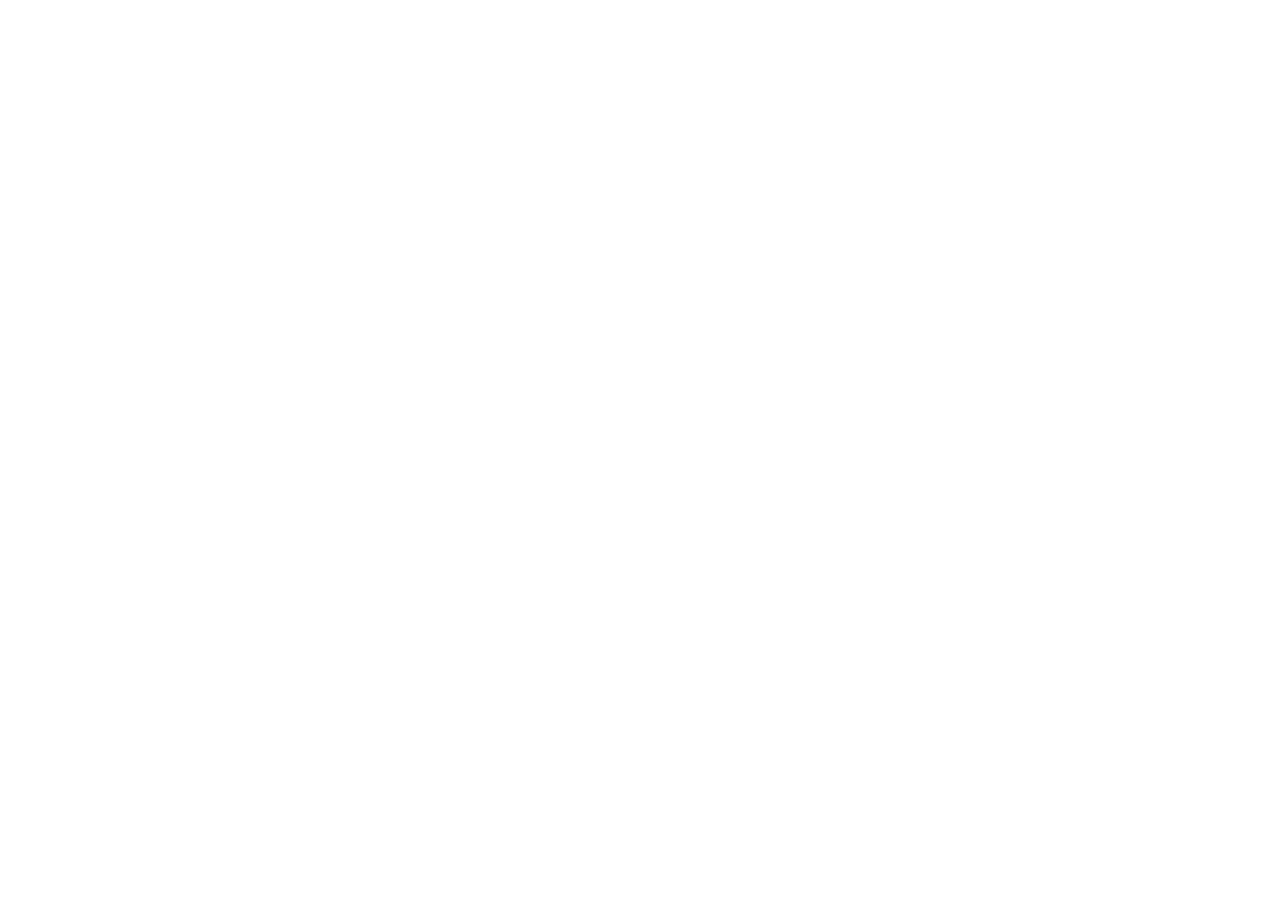
==== index.html @ 28225ece "initial commit" ====
<!DOCTYPE html>
<html lang="en">

<head>
    <meta charset="UTF-8">
    <meta http-equiv="X-UA-Compatible" content="IE=edge">
    <meta name="viewport" content="width=device-width, initial-scale=1.0">

    <link rel="stylesheet" href="style.css">

    <link rel="shortcut icon" href="./img/favicon-32x32.png" type="image/x-icon">

    <title>Frontend Mentor | [Challenge Name Here]</title>
</head>

<body>

</body>

</html>
---- style.css ----
@import url('https://fonts.googleapis.com/css2?family=Barlow+Semi+Condensed:wght@500;600&display=swap');

:root {
        /*primary color  */
        --moderate-violet: hsl(263, 55%, 52%);
        --verydark-grayish-blue: hsl(217, 19%, 35%);
        --very-dark-blackish-blue: hsl(219, 29%, 14%);
        --white: hsl(0, 0%, 100%);
        /* neutral color */
        --light-gray: hsl(0, 0%, 81%);
        --light-grayish-blue: hsl(210, 46%, 95%);
}

*,
*::after,
*::before {
    box-sizing: border-box;
    margin: 0;
    padding: 0;
}

img {
    max-width: 100%;
    height: auto;
}

body {
    font-family: 'Barlow Semi Condensed', sans-serif;
    font-size: .813rem;
    min-height: 100vh;
    text-rendering: optimizeSpeed;
    line-height: 1.5;
}
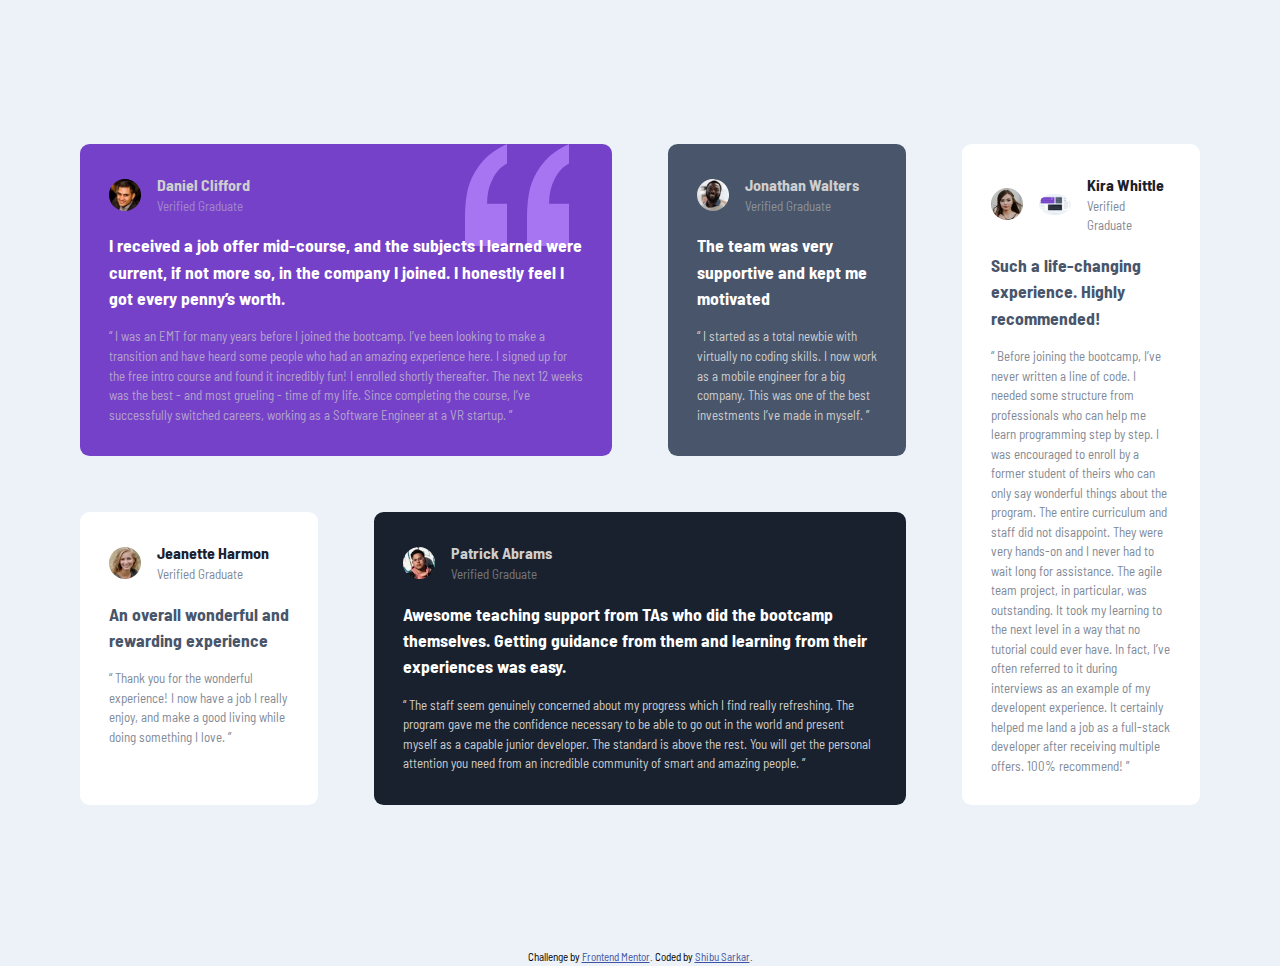
==== commit 880f7cfc: "add ss file" ====
--- a/index.html
+++ b/index.html
@@ -15,6 +15,128 @@
 
 <body>
 
+    <main>
+        <div class="container">
+            <!-- <div class="main-container"> -->
+            <div class="testimonial-container">
+                <div class="testimonial purple daniel">
+                    <div class="intro">
+                        <img src="./img/image-daniel.jpg" alt="Graduate Daniel Clifford">
+                        <div class="info">
+                            <h1>Daniel Clifford</h1>
+                            <span>Verified Graduate</span>
+                        </div>
+                    </div>
+                    <h2> I received a job offer mid-course, and the subjects I learned were current, if not more so,
+                        in the company I joined. I honestly feel I got every penny’s worth.
+                    </h2>
+                    <p> “ I was an EMT for many years before I joined the bootcamp. I’ve been looking to make a
+                        transition and have heard some people who had an amazing experience here. I signed up
+                        for the free intro course and found it incredibly fun! I enrolled shortly thereafter.
+                        The next 12 weeks was the best - and most grueling - time of my life. Since completing
+                        the course, I’ve successfully switched careers, working as a Software Engineer at a VR
+                        startup.
+                        ”</p>
+                </div>
+
+                <div class="testimonial  grayish-blue jonathan">
+                    <div class="intro">
+                        <img src="./img/image-jonathan.jpg" alt="Graduate Jonathan Walters">
+                        <div class="info">
+                            <h1>Jonathan Walters</h1>
+                            <span>Verified Graduate</span>
+                        </div>
+                    </div>
+                    <h2> The team was very supportive and kept me motivated</h2>
+                    <p>
+                        “ I started as a total newbie with virtually no coding skills. I now work as a mobile
+                        engineer
+                        for a big company. This was one of the best investments I’ve made in myself. ”
+                    </p>
+                </div>
+
+                <div class="testimonial white jeanette">
+                    <div class="intro">
+                        <img src="./img/image-jeanette.jpg" alt="Graduate Jeanette Harmon">
+                        <div class="info">
+                            <h1>Jeanette Harmon</h1>
+                            <span>Verified Graduate</span>
+                        </div>
+                    </div>
+                    <h2>An overall wonderful and rewarding experience</h2>
+                    <p>
+                        “ Thank you for the wonderful experience! I now have a job I really enjoy, and make a good
+                        living
+                        while doing something I love. ”
+                    </p>
+                </div>
+
+                <div class="testimonial blackish-blue patrick">
+                    <div class="intro">
+                        <img src="./img/image-patrick.jpg" alt="Graduate Patrick Abrams">
+                        <div class="info">
+                            <h1>Patrick Abrams</h1>
+                            <span>Verified Graduate</span>
+                        </div>
+                    </div>
+                    <h2>Awesome teaching support from TAs who did the bootcamp themselves. Getting guidance from
+                        them
+                        and
+                        learning from their experiences was easy.
+                    </h2>
+                    <p>
+                        “ The staff seem genuinely concerned about my progress which I find really refreshing. The
+                        program
+                        gave me the confidence necessary to be able to go out in the world and present myself as a
+                        capable
+                        junior developer. The standard is above the rest. You will get the personal attention you
+                        need
+                        from
+                        an incredible community of smart and amazing people. ”
+                    </p>
+                </div>
+
+                <div class="testimonial white kira">
+                    <div class="intro">
+                        <img src="./img/image-kira.jpg" alt="Graduate Kira Whittle">
+                        <img src="./Screen Shot/ss1.png" alt="">
+                        <div class="info">
+                            <h1>Kira Whittle</h1>
+                            <span>Verified Graduate</span>
+                        </div>
+                    </div>
+                    <h2> Such a life-changing experience. Highly recommended!</h2>
+                    <p>
+                        “ Before joining the bootcamp, I’ve never written a line of code. I needed some structure
+                        from
+                        professionals who can help me learn programming step by step. I was encouraged to enroll by
+                        a
+                        former
+                        student of theirs who can only say wonderful things about the program. The entire curriculum
+                        and
+                        staff
+                        did not disappoint. They were very hands-on and I never had to wait long for assistance. The
+                        agile
+                        team
+                        project, in particular, was outstanding. It took my learning to the next level in a way that
+                        no
+                        tutorial
+                        could ever have. In fact, I’ve often referred to it during interviews as an example of my
+                        developent
+                        experience. It certainly helped me land a job as a full-stack developer after receiving
+                        multiple
+                        offers.
+                        100% recommend! ”
+                    </p>
+                </div>
+            </div>
+            <!-- </div> -->
+        </div>
+    </main>
+    <div class="attribution">
+        Challenge by <a href="https://www.frontendmentor.io?ref=challenge" target="_blank">Frontend Mentor</a>.
+        Coded by <a href="#">Shibu Sarkar</a>.
+    </div>
 </body>
 
 </html>--- a/style.css
+++ b/style.css
@@ -3,7 +3,7 @@
 :root {
         /*primary color  */
         --moderate-violet: hsl(263, 55%, 52%);
-        --verydark-grayish-blue: hsl(217, 19%, 35%);
+        --very-dark-grayish-blue: hsl(217, 19%, 35%);
         --very-dark-blackish-blue: hsl(219, 29%, 14%);
         --white: hsl(0, 0%, 100%);
         /* neutral color */
@@ -30,4 +30,124 @@
     min-height: 100vh;
     text-rendering: optimizeSpeed;
     line-height: 1.5;
+    background-color: var(--light-grayish-blue);
+
 }
+
+/* main section */
+.container {
+    margin: 4rem auto;
+}
+.testimonial-container {
+    margin: 4.5rem auto;
+    display: grid;
+    grid-gap: .5rem;
+}
+.testimonial {
+    border-radius: .6rem;
+    padding: 1.8rem;
+    margin: 1.5rem;
+}
+.purple {
+    background-image: url(./img/bg-pattern-quotation.svg) ;
+    background-repeat: no-repeat;
+    background-position: 90% 0%;
+}
+.intro {
+    display: flex;
+    align-items: center;
+}
+.testimonial img {
+    border-radius: 50%;
+    width: 2rem;
+    margin-right: 1rem;
+}
+h1 {
+    font-size: 1rem;
+    color: var(--light-gray);
+}
+.white h1 {
+    color: var(--very-dark-blackish-blue);
+}
+span {
+    color: var(--light-gray);
+    opacity: 50%;
+}
+.white span {
+    color: var(--very-dark-grayish-blue);
+    opacity: 70%;
+}
+h2 {
+    color: var(--white);
+    margin: 1rem 0;
+    font-size: 1.1rem;
+}
+.white h2 {
+    color: var(--very-dark-grayish-blue);
+}
+p {
+    color: var(--light-gray);
+}
+.daniel p {
+    color: var(--light-gray);
+    opacity: 70%;
+}
+.white p {
+    color: var(--very-dark-grayish-blue);
+    opacity: 70%;
+}
+.purple {
+    background-color: var(--moderate-violet);
+}
+.grayish-blue {
+    background-color: var(--very-dark-grayish-blue);
+}
+.white {
+    background-color: var(--white);
+}
+.blackish-blue {
+    background-color: var(--very-dark-blackish-blue);
+}
+
+  .attribution {
+      font-size: 11px;
+      text-align: center;
+  }
+
+  .attribution a {
+      color: hsl(228, 45%, 44%);
+  }
+
+/* end main section */
+
+/* media query */
+  @media only screen and (min-width: 1150px) {
+      .container {
+          display: grid;
+          /* margin: 0 2rem; */
+      }
+      .testimonial-container {
+          grid-template-columns: repeat(4, minmax(270px, 1fr ));
+          grid-template-rows: auto auto;
+          grid-template-areas:
+              "daniel daniel jonathan kira"
+              "Jeanette patrick patrick kira";       
+              margin: 3.5rem;
+      }
+      .daniel {
+          grid-area: daniel;
+      }
+      .Jonathan {
+          grid-area: jonathan;
+      }
+      .Jeanette {
+          grid-area: jeanette;
+      }
+      .patrick {
+          grid-area: patrick;
+      }
+      .kira {
+          grid-area: kira;
+      }
+  }
+  /* end media query */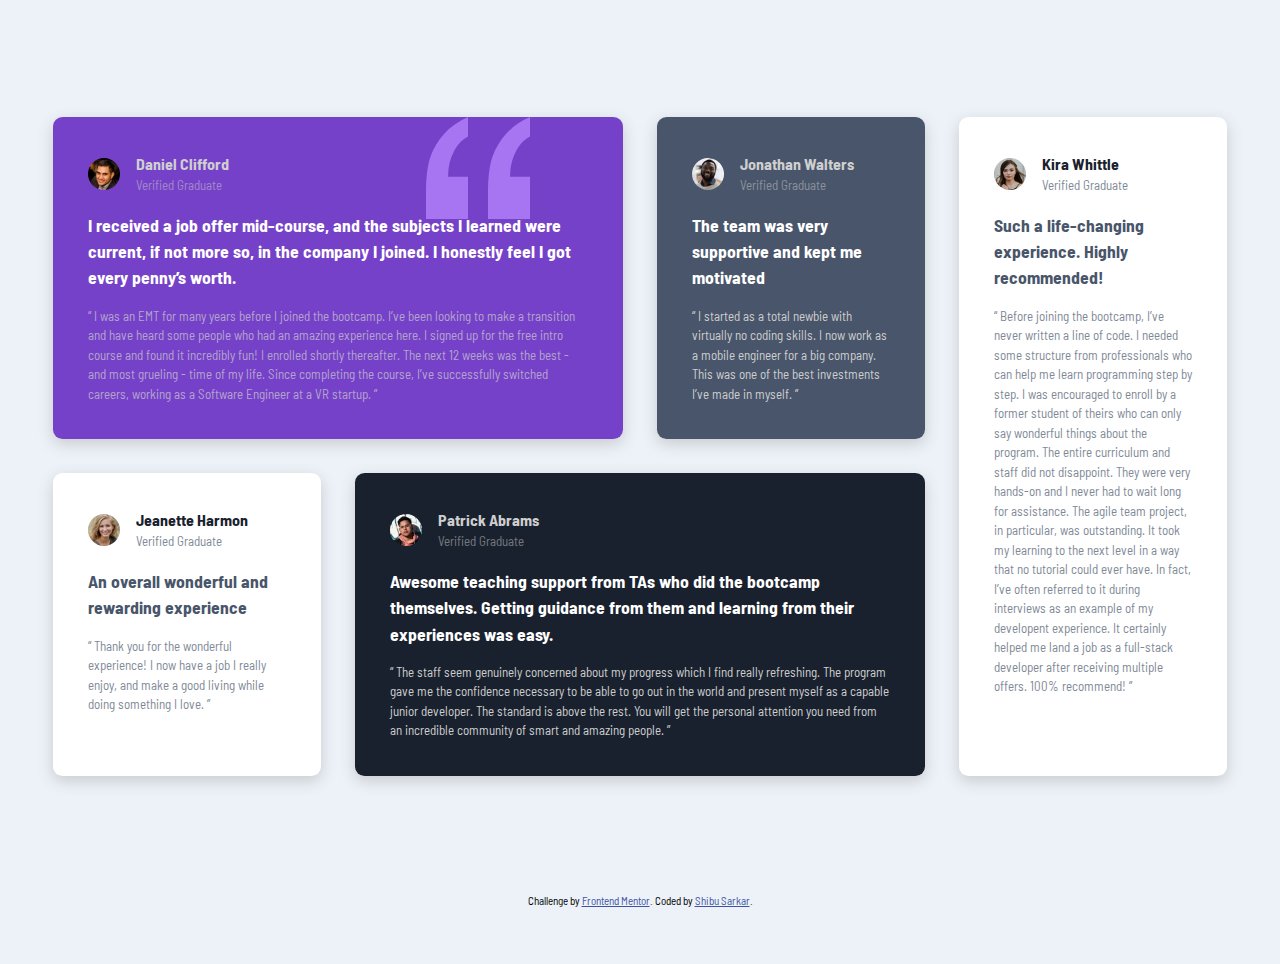
==== commit 956511da: "issue fix" ====
--- a/index.html
+++ b/index.html
@@ -10,14 +10,13 @@
 
     <link rel="shortcut icon" href="./img/favicon-32x32.png" type="image/x-icon">
 
-    <title>Frontend Mentor | [Challenge Name Here]</title>
+    <title>Frontend Mentor | [testimonials-grid-section]</title>
 </head>
 
 <body>
 
     <main>
         <div class="container">
-            <!-- <div class="main-container"> -->
             <div class="testimonial-container">
                 <div class="testimonial purple daniel">
                     <div class="intro">
@@ -99,7 +98,6 @@
                 <div class="testimonial white kira">
                     <div class="intro">
                         <img src="./img/image-kira.jpg" alt="Graduate Kira Whittle">
-                        <img src="./Screen Shot/ss1.png" alt="">
                         <div class="info">
                             <h1>Kira Whittle</h1>
                             <span>Verified Graduate</span>
@@ -130,7 +128,6 @@
                     </p>
                 </div>
             </div>
-            <!-- </div> -->
         </div>
     </main>
     <div class="attribution">
--- a/style.css
+++ b/style.css
@@ -1,14 +1,14 @@
 @import url('https://fonts.googleapis.com/css2?family=Barlow+Semi+Condensed:wght@500;600&display=swap');
 
 :root {
-        /*primary color  */
-        --moderate-violet: hsl(263, 55%, 52%);
-        --very-dark-grayish-blue: hsl(217, 19%, 35%);
-        --very-dark-blackish-blue: hsl(219, 29%, 14%);
-        --white: hsl(0, 0%, 100%);
-        /* neutral color */
-        --light-gray: hsl(0, 0%, 81%);
-        --light-grayish-blue: hsl(210, 46%, 95%);
+    /*primary color  */
+    --moderate-violet: hsl(263, 55%, 52%);
+    --very-dark-grayish-blue: hsl(217, 19%, 35%);
+    --very-dark-blackish-blue: hsl(219, 29%, 14%);
+    --white: hsl(0, 0%, 100%);
+    /* neutral color */
+    --light-gray: hsl(0, 0%, 81%);
+    --light-grayish-blue: hsl(210, 46%, 95%);
 }
 
 *,
@@ -31,12 +31,12 @@
     text-rendering: optimizeSpeed;
     line-height: 1.5;
     background-color: var(--light-grayish-blue);
-
 }
 
 /* main section */
 .container {
     margin: 4rem auto;
+    /* display: grid; */
 }
 .testimonial-container {
     margin: 4.5rem auto;
@@ -47,11 +47,13 @@
     border-radius: .6rem;
     padding: 1.8rem;
     margin: 1.5rem;
+    -webkit-box-shadow: 0px 5px 15px 0px hsl(216, 5%, 80%);
+    box-shadow: 0px 5px 15px 0px hsl(216, 5%, 80%);
 }
 .purple {
     background-image: url(./img/bg-pattern-quotation.svg) ;
     background-repeat: no-repeat;
-    background-position: 90% 0%;
+    background-position: 80% 0%;
 }
 .intro {
     display: flex;
@@ -108,46 +110,49 @@
 .blackish-blue {
     background-color: var(--very-dark-blackish-blue);
 }
+/* end main section */
 
-  .attribution {
-      font-size: 11px;
-      text-align: center;
-  }
-
-  .attribution a {
-      color: hsl(228, 45%, 44%);
-  }
-
-/* end main section */
+/* attribution */
+.attribution {
+    font-size: 11px;
+    text-align: center;
+}
+.attribution a {
+    color: hsl(228, 45%, 44%);
+}
+/* end attribution */
 
 /* media query */
   @media only screen and (min-width: 1150px) {
       .container {
-          display: grid;
-          /* margin: 0 2rem; */
-      }
+         display: grid;
+    } 
+    .testimonial {
+        padding: 2.2rem;
+        margin: .8rem;
+    }
       .testimonial-container {
-          grid-template-columns: repeat(4, minmax(270px, 1fr ));
-          grid-template-rows: auto auto;
-          grid-template-areas:
-              "daniel daniel jonathan kira"
-              "Jeanette patrick patrick kira";       
-              margin: 3.5rem;
-      }
+        grid-template-columns: repeat(4, minmax(250px, 1fr ));
+        grid-template-rows: auto auto;
+        grid-template-areas: 
+        "daniel daniel jonathan kira"
+        "Jeanette patrick patrick kira";
+        margin: 2.5rem;
+    } 
       .daniel {
-          grid-area: daniel;
-      }
+     grid-area: daniel;
+    }
       .Jonathan {
-          grid-area: jonathan;
-      }
+     grid-area: jonathan;
+    }
       .Jeanette {
-          grid-area: jeanette;
-      }
+     grid-area: jeanette;
+    }
       .patrick {
-          grid-area: patrick;
-      }
+     grid-area: patrick;
+    }
       .kira {
-          grid-area: kira;
-      }
+     grid-area: kira;
+    }
   }
   /* end media query */